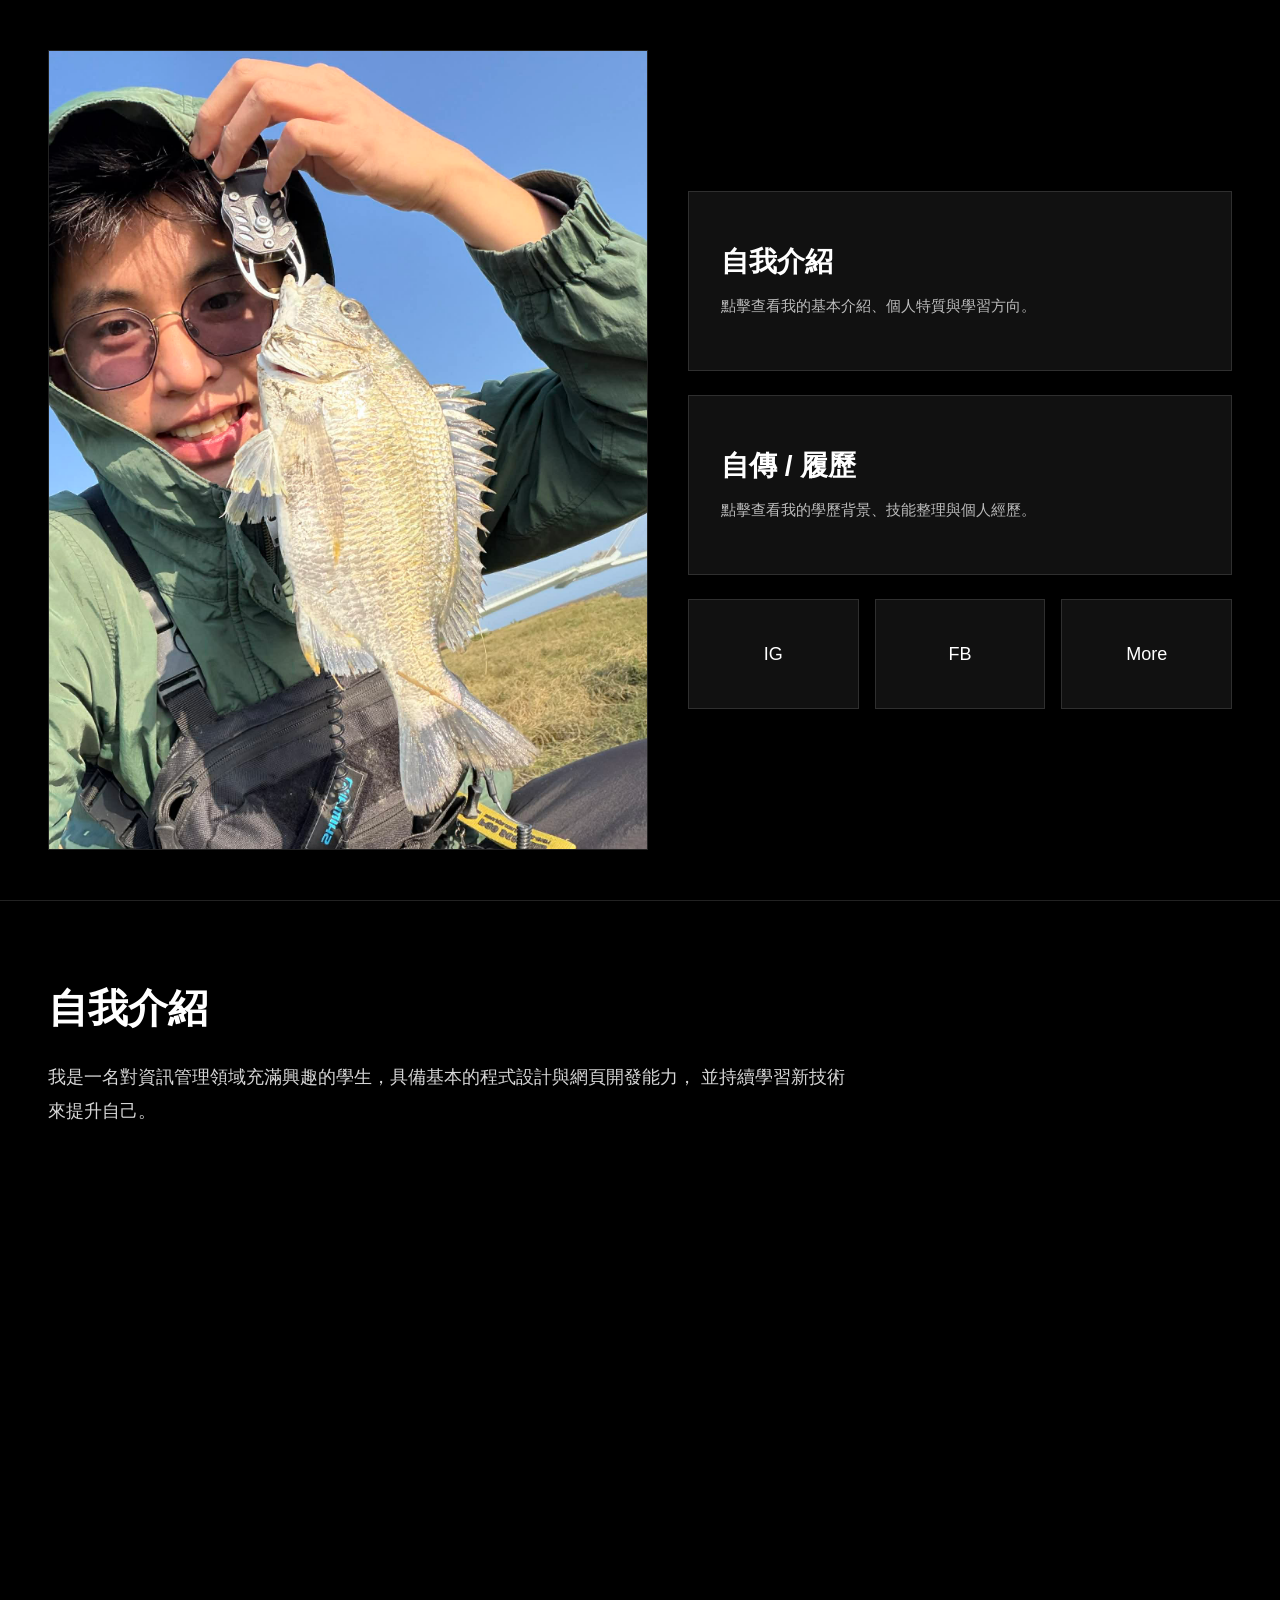
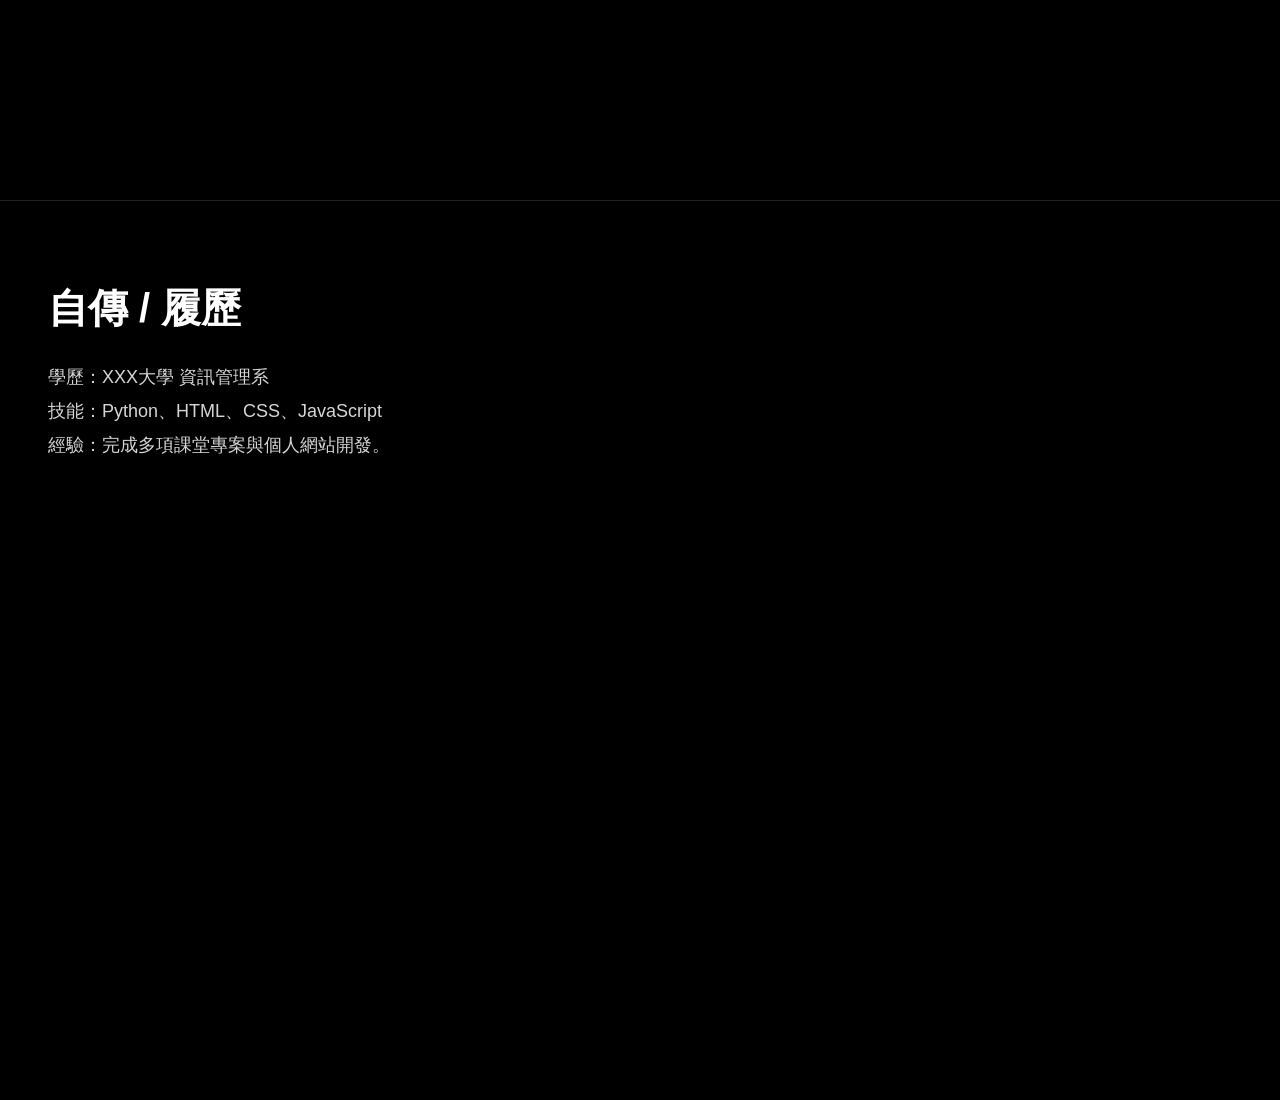
==== index.html @ 39cafd85 "第二次" ====
<!DOCTYPE html>
<html lang="zh-TW">
<head>
    <meta charset="UTF-8">
    <meta name="viewport" content="width=device-width, initial-scale=1.0">
    <title>My Portfolio</title>
    <style>
        * {
            margin: 0;
            padding: 0;
            box-sizing: border-box;
            font-family: "Noto Sans TC", sans-serif;
        }

        html {
            scroll-behavior: smooth;
        }

        body {
            background-color: #000;
            color: #fff;
        }

        a {
            text-decoration: none;
            color: inherit;
        }

        /* 首頁 */
        .container {
            min-height: 100vh;
            display: grid;
            grid-template-columns: 1fr 1.1fr;
            gap: 40px;
            padding: 48px;
            align-items: center;      /* ⭐上下置中 */
            /*justify-items: center;    /* ⭐左右置中 */
        }

        /* 左邊照片 */
        .photo {
            background-color: #111;
             overflow: hidden;
            border: 1px solid #222;

             width: 600px;     /* 控制寬 */
             height: 800px;    /* 控制高 */

             margin: auto;
        }

        .photo img {
             width: 100%;
             height: 100%;
            object-fit: cover;
        }

        /* 右邊按鈕區 */
        .menu {
            display: grid;
            grid-template-rows: 1fr 1fr auto;
            gap: 24px;
        }

        .card {
            border: 1px solid #2f2f2f;
            background-color: #111;
            padding: 32px;
            min-height: 180px;
            display: flex;
            flex-direction: column;
            justify-content: center;
            transition: all 0.3s ease;
        }

        .card:hover {
            background-color: #f2f2f2;
            color: #000;
            transform: translateY(-4px);
            border-color: #666;
        }

        .card h2 {
            font-size: 28px;
            margin-bottom: 12px;
            font-weight: 600;
        }

        .card p {
            font-size: 15px;
            line-height: 1.7;
            color: #bdbdbd;
            transition: color 0.3s ease;
        }

        .card:hover p {
            color: #444;
        }

        /* 下方三格 */
        .social {
            display: grid;
            grid-template-columns: repeat(3, 1fr);
            gap: 16px;
        }

        .small-card {
            border: 1px solid #2f2f2f;
            background-color: #111;
            min-height: 110px;
            display: flex;
            align-items: center;
            justify-content: center;
            transition: all 0.3s ease;
            font-size: 18px;
        }

        .small-card:hover {
            background-color: #f2f2f2;
            color: #000;
            transform: translateY(-4px);
            border-color: #666;
        }

        /* 下面內容區塊 */
        .section {
            min-height: 100vh;
            padding: 80px 48px;
            border-top: 1px solid #222;
        }

        .section h1 {
            font-size: 40px;
            margin-bottom: 24px;
            font-weight: 700;
        }

        .section p {
            max-width: 800px;
            font-size: 18px;
            line-height: 1.9;
            color: #d6d6d6;
        }

        /* RWD */
        @media (max-width: 900px) {
            .container {
                grid-template-columns: 1fr;
            }

            .photo {
                min-height: 360px;
            }
        }

        @media (max-width: 600px) {
            .container,
            .section {
                padding: 24px;
            }

            .social {
                grid-template-columns: 1fr;
            }

            .card {
                min-height: 140px;
                padding: 24px;
            }

            .card h2 {
                font-size: 24px;
            }

            .section h1 {
                font-size: 30px;
            }

            .section p {
                font-size: 16px;
            }
        }
    </style>
</head>
<body>

    <!-- 首頁 -->
    <div class="container">
        <!-- 左邊照片 -->
        <div class="photo">
            <img src="me.jfif" alt="個人照片">
        </div>

        <!-- 右邊按鈕 -->
        <div class="menu">
            <a href="#about">
                <div class="card">
                    <h2>自我介紹</h2>
                    <p>點擊查看我的基本介紹、個人特質與學習方向。</p>
                </div>
            </a>

            <a href="#resume">
                <div class="card">
                    <h2>自傳 / 履歷</h2>
                    <p>點擊查看我的學歷背景、技能整理與個人經歷。</p>
                </div>
            </a>

            <div class="social">
                <a href="https://instagram.com" target="_blank">
                    <div class="small-card">IG</div>
                </a>
                <a href="https://facebook.com" target="_blank">
                    <div class="small-card">FB</div>
                </a>
                <a href="#">
                    <div class="small-card">More</div>
                </a>
            </div>
        </div>
    </div>

    <!-- 自我介紹 -->
    <div id="about" class="section">
        <h1>自我介紹</h1>
        <p>
            我是一名對資訊管理領域充滿興趣的學生，具備基本的程式設計與網頁開發能力，
            並持續學習新技術來提升自己。
        </p>
    </div>

    <!-- 自傳 / 履歷 -->
    <div id="resume" class="section">
        <h1>自傳 / 履歷</h1>
        <p>
            學歷：XXX大學 資訊管理系<br>
            技能：Python、HTML、CSS、JavaScript<br>
            經驗：完成多項課堂專案與個人網站開發。
        </p>
    </div>

</body>
</html>
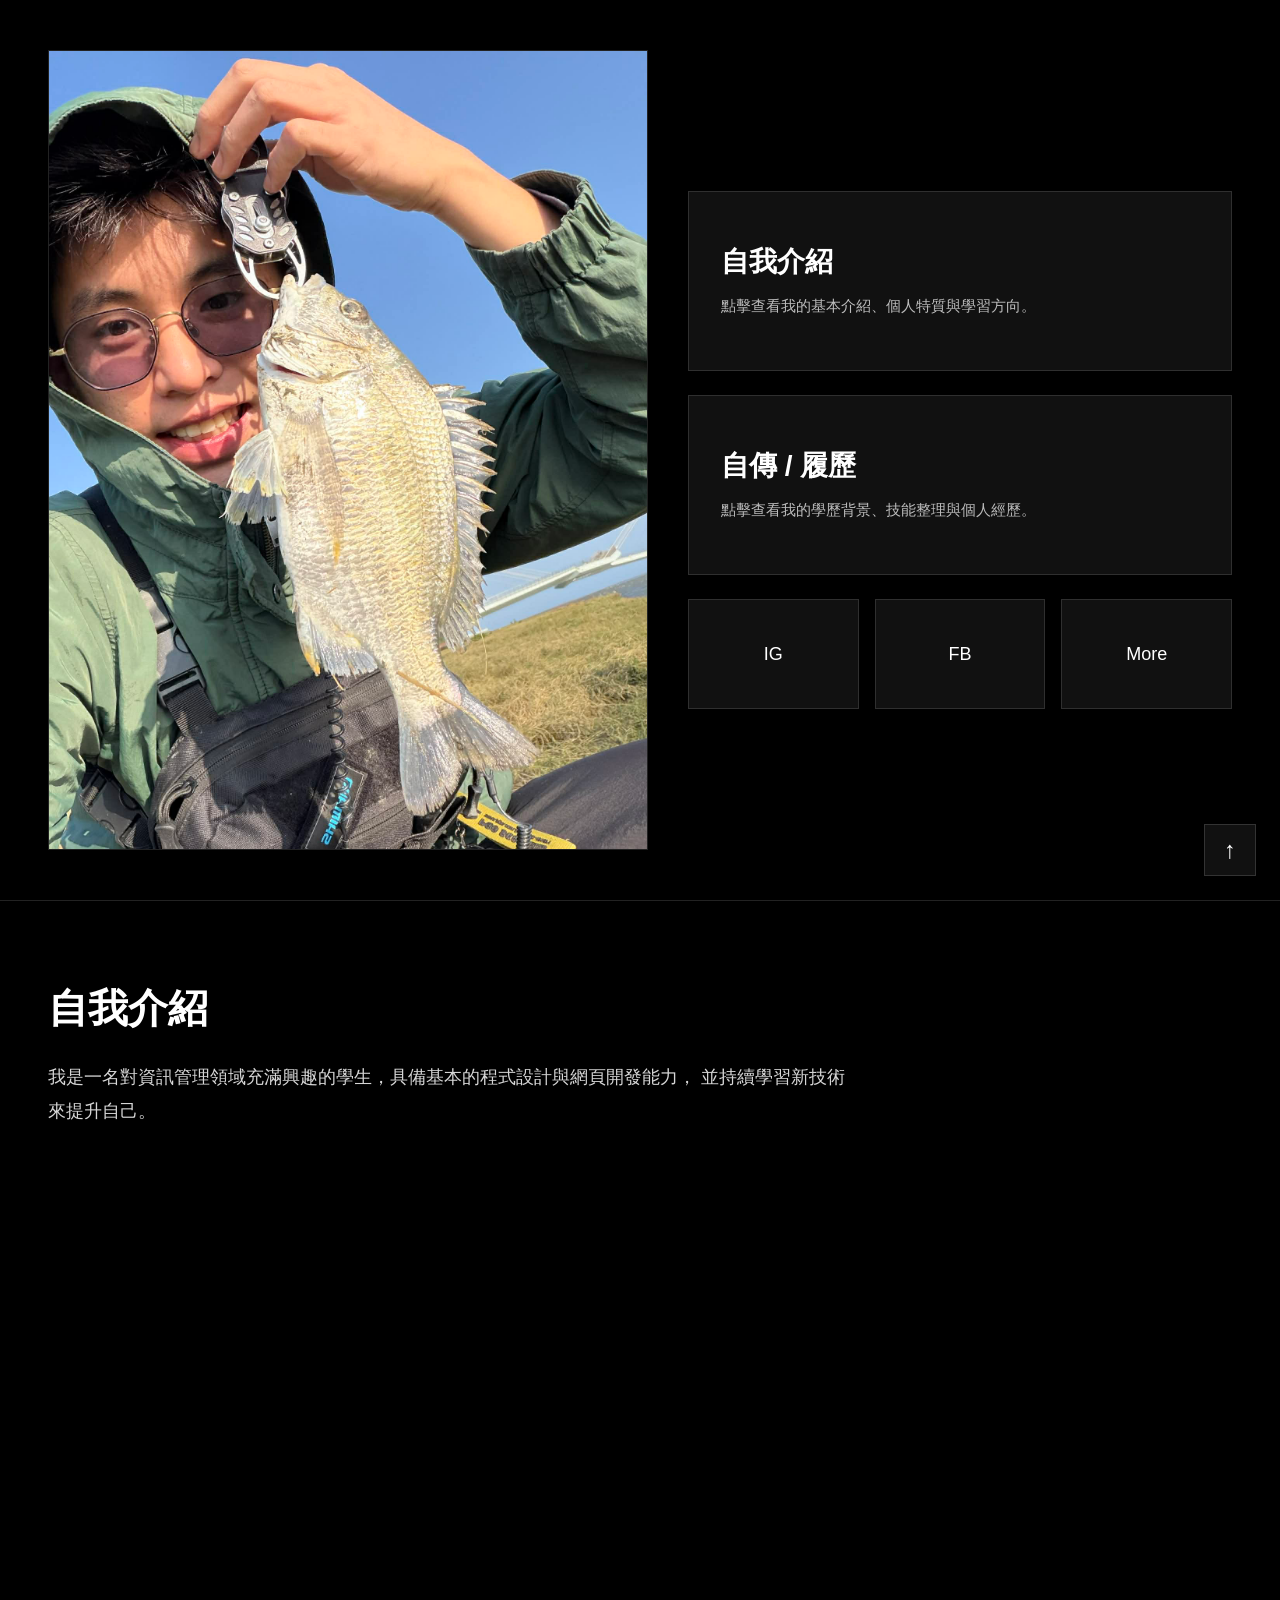
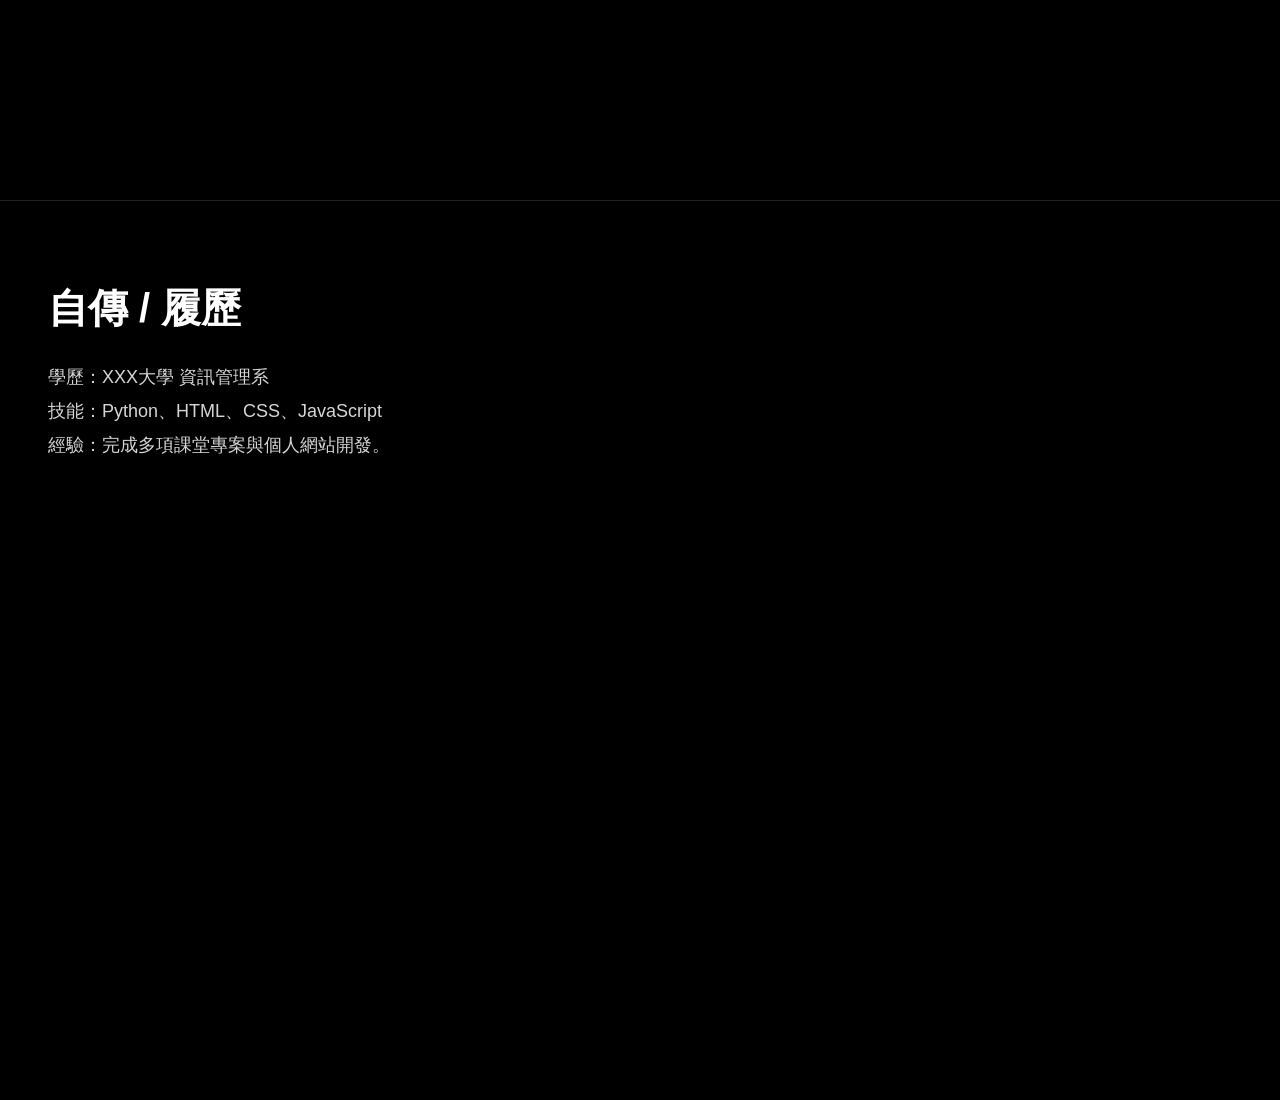
==== commit 7c67d170: "Add files via upload" ====
--- a/index.html
+++ b/index.html
@@ -3,7 +3,8 @@
 <head>
     <meta charset="UTF-8">
     <meta name="viewport" content="width=device-width, initial-scale=1.0">
-    <title>My Portfolio</title>
+    <title>羅翊綸的網站</title>
+    <a href="#" class="back-to-top">↑</a>
     <style>
         * {
             margin: 0;
@@ -180,6 +181,30 @@
                 font-size: 16px;
             }
         }
+            .back-to-top {
+                 position: fixed;
+                right: 24px;
+                bottom: 24px;
+                width: 52px;
+                height: 52px;
+                background-color: #111;
+                color: #fff;
+                border: 1px solid #333;
+                display: flex;
+                align-items: center;
+                justify-content: center;
+                text-decoration: none;
+                font-size: 24px;
+                transition: 0.3s;
+                z-index: 999;
+        }
+
+            .back-to-top:hover {
+                background-color: #fff;
+                color: #000;
+                border-color: #666;
+                transform: translateY(-4px);
+        }
     </style>
 </head>
 <body>
@@ -208,7 +233,7 @@
             </a>
 
             <div class="social">
-                <a href="https://instagram.com" target="_blank">
+                <a href="https://www.instagram.com/fishing_lun?igsh=MXBuZ25jbzZxaWVkZg%3D%3D&utm_source=qr" target="_blank">
                     <div class="small-card">IG</div>
                 </a>
                 <a href="https://facebook.com" target="_blank">
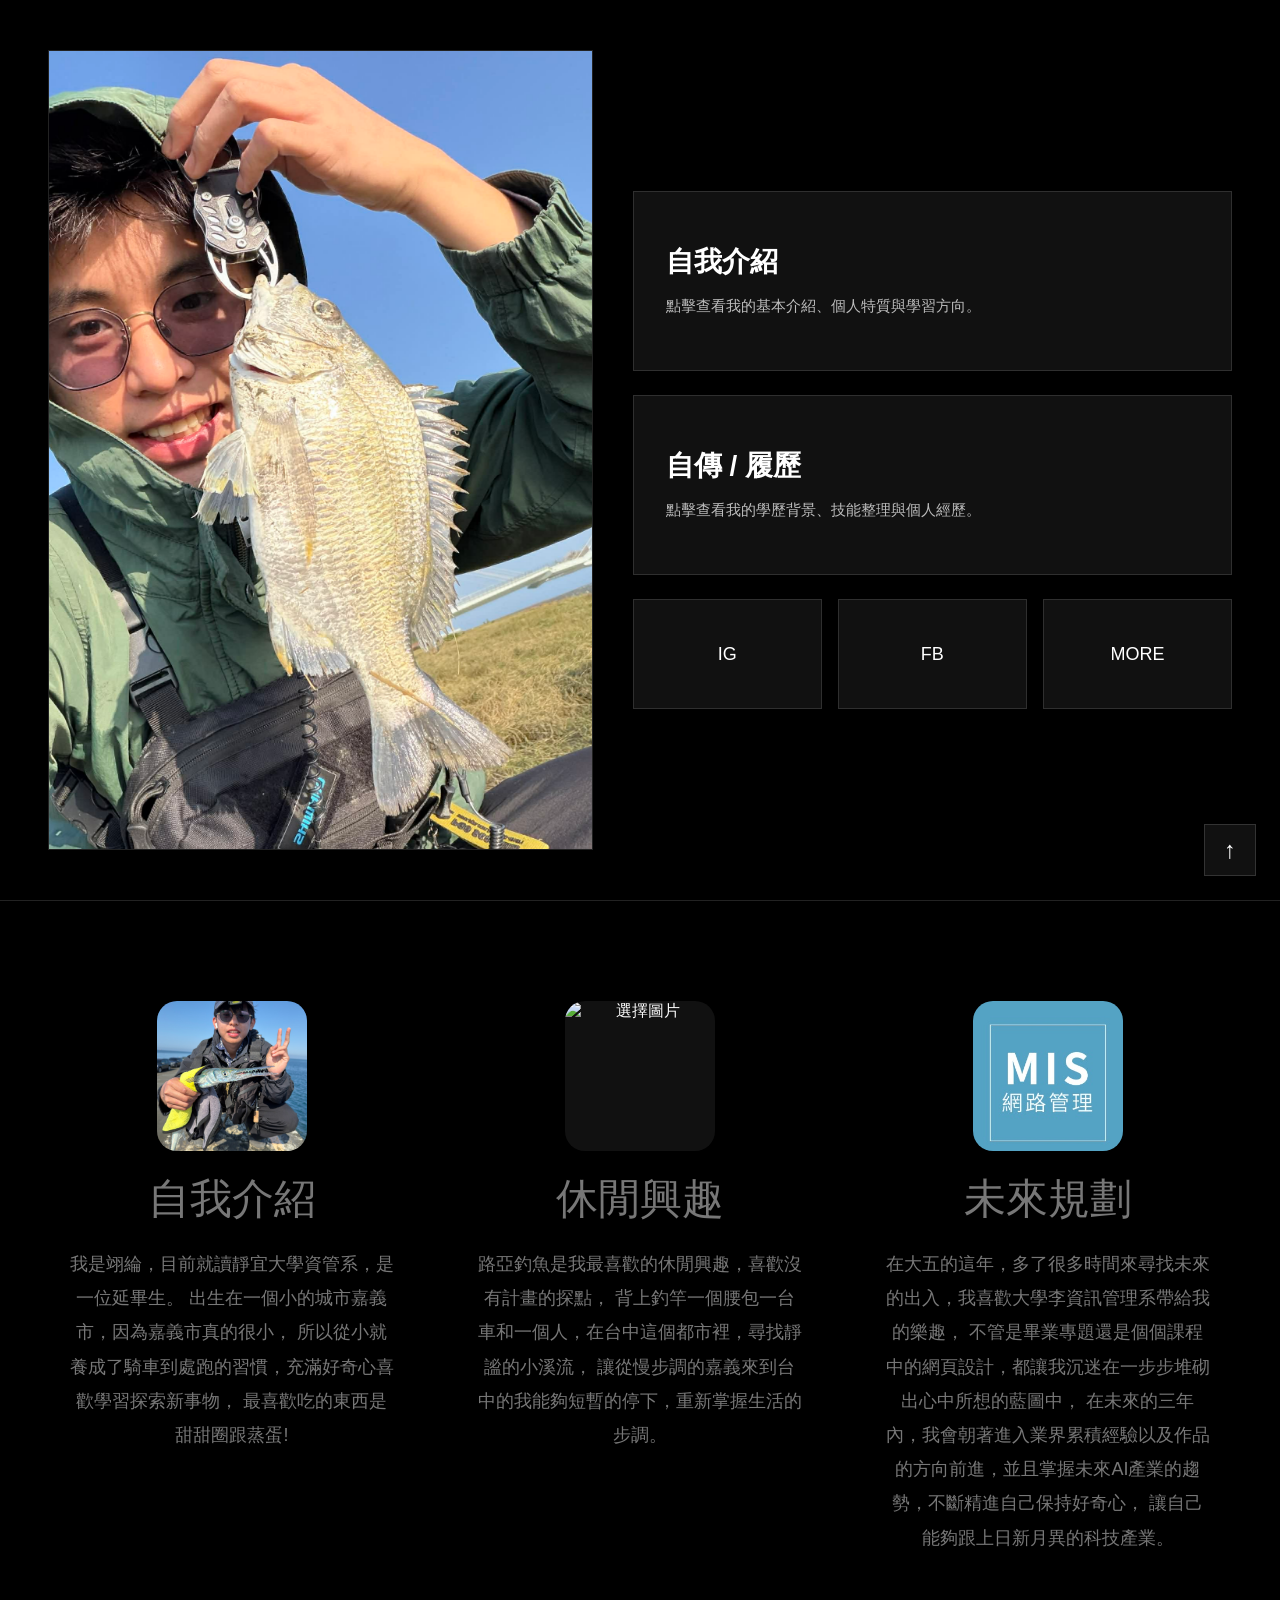
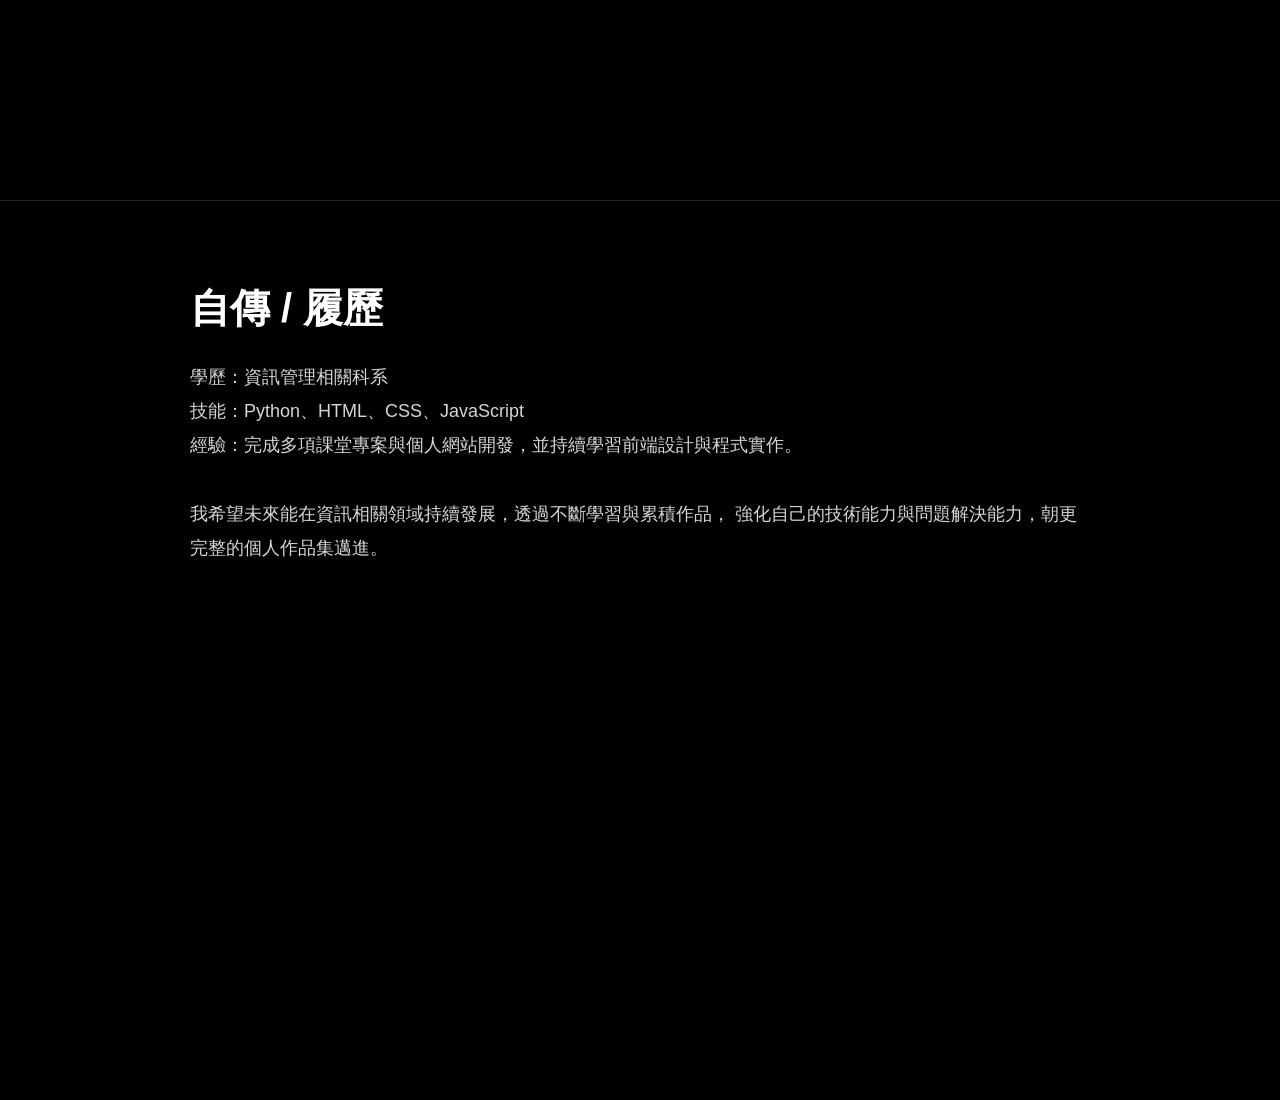
==== commit d8691ada: "Add files via upload 第三次 新增自我介紹" ====
--- a/index.html
+++ b/index.html
@@ -4,7 +4,7 @@
     <meta charset="UTF-8">
     <meta name="viewport" content="width=device-width, initial-scale=1.0">
     <title>羅翊綸的網站</title>
-    <a href="#" class="back-to-top">↑</a>
+
     <style>
         * {
             margin: 0;
@@ -34,26 +34,25 @@
             grid-template-columns: 1fr 1.1fr;
             gap: 40px;
             padding: 48px;
-            align-items: center;      /* ⭐上下置中 */
-            /*justify-items: center;    /* ⭐左右置中 */
+            align-items: center;
         }
 
         /* 左邊照片 */
         .photo {
-            background-color: #111;
-             overflow: hidden;
+            width: 100%;
+            max-width: 600px;
+            height: 800px;
+            margin: 0 auto;
+            overflow: hidden;
             border: 1px solid #222;
-
-             width: 600px;     /* 控制寬 */
-             height: 800px;    /* 控制高 */
-
-             margin: auto;
+            background-color: #111;
         }
 
         .photo img {
-             width: 100%;
-             height: 100%;
+            width: 100%;
+            height: 100%;
             object-fit: cover;
+            display: block;
         }
 
         /* 右邊按鈕區 */
@@ -98,7 +97,7 @@
             color: #444;
         }
 
-        /* 下方三格 */
+        /* 下方三格社群按鈕 */
         .social {
             display: grid;
             grid-template-columns: repeat(3, 1fr);
@@ -123,45 +122,129 @@
             border-color: #666;
         }
 
-        /* 下面內容區塊 */
+        /* 內容區塊 */
         .section {
             min-height: 100vh;
             padding: 80px 48px;
             border-top: 1px solid #222;
-        }
-
-        .section h1 {
+            background-color: #000;
+        }
+
+        /* 三欄介紹 */
+        .about-container {
+            max-width: 1400px;
+            margin: 0 auto;
+            display: grid;
+            grid-template-columns: repeat(3, 1fr);
+            gap: 40px;
+            align-items: start;
+        }
+
+        .about-card {
+            text-align: center;
+            padding: 20px;
+        }
+
+        .about-card img {
+            width: 150px;
+            height: 150px;
+            object-fit: cover;
+            display: block;
+            margin: 0 auto 20px auto;
+            border-radius: 20px;
+            background-color: #111;
+        }
+
+        .about-card h2 {
+            font-size: 42px;
+            font-weight: 400;
+            margin-bottom: 20px;
+            color: #777;
+        }
+
+        .about-card p {
+            max-width: 360px;
+            margin: 0 auto;
+            font-size: 18px;
+            line-height: 1.9;
+            color: #777;
+        }
+
+        /* 履歷區 */
+        .resume-box {
+            max-width: 900px;
+            margin: 0 auto;
+        }
+
+        .resume-box h1 {
             font-size: 40px;
             margin-bottom: 24px;
             font-weight: 700;
         }
 
-        .section p {
-            max-width: 800px;
+        .resume-box p {
             font-size: 18px;
             line-height: 1.9;
             color: #d6d6d6;
         }
 
-        /* RWD */
+        /* 回到最上面 */
+        .back-to-top {
+            position: fixed;
+            right: 24px;
+            bottom: 24px;
+            width: 52px;
+            height: 52px;
+            background-color: #111;
+            color: #fff;
+            border: 1px solid #333;
+            display: flex;
+            align-items: center;
+            justify-content: center;
+            font-size: 24px;
+            transition: 0.3s;
+            z-index: 999;
+        }
+
+        .back-to-top:hover {
+            background-color: #fff;
+            color: #000;
+            border-color: #666;
+            transform: translateY(-4px);
+        }
+
+        /* 平板 */
         @media (max-width: 900px) {
             .container {
                 grid-template-columns: 1fr;
+                padding: 32px;
             }
 
             .photo {
-                min-height: 360px;
-            }
-        }
-
+                max-width: 500px;
+                height: 600px;
+            }
+
+            .about-container {
+                grid-template-columns: 1fr;
+                gap: 60px;
+            }
+
+            .about-card {
+                margin-bottom: 10px;
+            }
+        }
+
+        /* 手機 */
         @media (max-width: 600px) {
             .container,
             .section {
                 padding: 24px;
             }
 
-            .social {
-                grid-template-columns: 1fr;
+            .photo {
+                max-width: 100%;
+                height: 420px;
             }
 
             .card {
@@ -173,50 +256,53 @@
                 font-size: 24px;
             }
 
-            .section h1 {
+            .social {
+                grid-template-columns: 1fr;
+            }
+
+            .small-card {
+                min-height: 80px;
+                font-size: 16px;
+            }
+
+            .about-card img {
+                width: 120px;
+                height: 120px;
+            }
+
+            .about-card h2 {
                 font-size: 30px;
             }
 
-            .section p {
+            .about-card p,
+            .resume-box p {
                 font-size: 16px;
             }
-        }
+
+            .resume-box h1 {
+                font-size: 30px;
+            }
+
             .back-to-top {
-                 position: fixed;
-                right: 24px;
-                bottom: 24px;
-                width: 52px;
-                height: 52px;
-                background-color: #111;
-                color: #fff;
-                border: 1px solid #333;
-                display: flex;
-                align-items: center;
-                justify-content: center;
-                text-decoration: none;
-                font-size: 24px;
-                transition: 0.3s;
-                z-index: 999;
-        }
-
-            .back-to-top:hover {
-                background-color: #fff;
-                color: #000;
-                border-color: #666;
-                transform: translateY(-4px);
+                width: 46px;
+                height: 46px;
+                font-size: 20px;
+                right: 16px;
+                bottom: 16px;
+            }
         }
     </style>
 </head>
 <body>
 
+    <a href="#" class="back-to-top">↑</a>
+
     <!-- 首頁 -->
     <div class="container">
-        <!-- 左邊照片 -->
         <div class="photo">
             <img src="me.jfif" alt="個人照片">
         </div>
 
-        <!-- 右邊按鈕 -->
         <div class="menu">
             <a href="#about">
                 <div class="card">
@@ -236,33 +322,69 @@
                 <a href="https://www.instagram.com/fishing_lun?igsh=MXBuZ25jbzZxaWVkZg%3D%3D&utm_source=qr" target="_blank">
                     <div class="small-card">IG</div>
                 </a>
-                <a href="https://facebook.com" target="_blank">
+
+                <a href="https://www.threads.com/@oyilum1015?igshid=NTc4MTIwNjQ2YQ==" target="_blank">
                     <div class="small-card">FB</div>
                 </a>
-                <a href="#">
-                    <div class="small-card">More</div>
+
+                <a href="#about">
+                    <div class="small-card">MORE</div>
                 </a>
             </div>
         </div>
     </div>
 
-    <!-- 自我介紹 -->
+    <!-- 三欄自我介紹 -->
     <div id="about" class="section">
-        <h1>自我介紹</h1>
-        <p>
-            我是一名對資訊管理領域充滿興趣的學生，具備基本的程式設計與網頁開發能力，
-            並持續學習新技術來提升自己。
-        </p>
+        <div class="about-container">
+            <div class="about-card">
+                <img src="me2.jpeg" alt="自我介紹圖片">
+                <h2>自我介紹</h2>
+                <p>
+                    我是翊綸，目前就讀靜宜大學資管系，是一位延畢生。
+                    出生在一個小的城市嘉義市，因為嘉義市真的很小，
+                    所以從小就養成了騎車到處跑的習慣，充滿好奇心喜歡學習探索新事物，
+                    最喜歡吃的東西是甜甜圈跟蒸蛋!
+                </p>
+            </div>
+
+            <div class="about-card">
+                <img src="lure.jpeg" alt="選擇圖片">
+                <h2>休閒興趣</h2>
+                <p>
+                    路亞釣魚是我最喜歡的休閒興趣，喜歡沒有計畫的探點，
+                    背上釣竿一個腰包一台車和一個人，在台中這個都市裡，尋找靜謐的小溪流，
+                    讓從慢步調的嘉義來到台中的我能夠短暫的停下，重新掌握生活的步調。
+
+                </p>
+            </div>
+
+            <div class="about-card">
+                <img src="mis.jpg" alt="未來規劃圖片">
+                <h2>未來規劃</h2>
+                <p>
+                    在大五的這年，多了很多時間來尋找未來的出入，我喜歡大學李資訊管理系帶給我的樂趣，
+                    不管是畢業專題還是個個課程中的網頁設計，都讓我沉迷在一步步堆砌出心中所想的藍圖中，
+                    在未來的三年內，我會朝著進入業界累積經驗以及作品的方向前進，並且掌握未來AI產業的趨勢，不斷精進自己保持好奇心，
+                    讓自己能夠跟上日新月異的科技產業。
+
+                </p>
+            </div>
+        </div>
     </div>
 
-    <!-- 自傳 / 履歷 -->
+    <!-- 履歷 -->
     <div id="resume" class="section">
-        <h1>自傳 / 履歷</h1>
-        <p>
-            學歷：XXX大學 資訊管理系<br>
-            技能：Python、HTML、CSS、JavaScript<br>
-            經驗：完成多項課堂專案與個人網站開發。
-        </p>
+        <div class="resume-box">
+            <h1>自傳 / 履歷</h1>
+            <p>
+                學歷：資訊管理相關科系<br>
+                技能：Python、HTML、CSS、JavaScript<br>
+                經驗：完成多項課堂專案與個人網站開發，並持續學習前端設計與程式實作。<br><br>
+                我希望未來能在資訊相關領域持續發展，透過不斷學習與累積作品，
+                強化自己的技術能力與問題解決能力，朝更完整的個人作品集邁進。
+            </p>
+        </div>
     </div>
 
 </body>
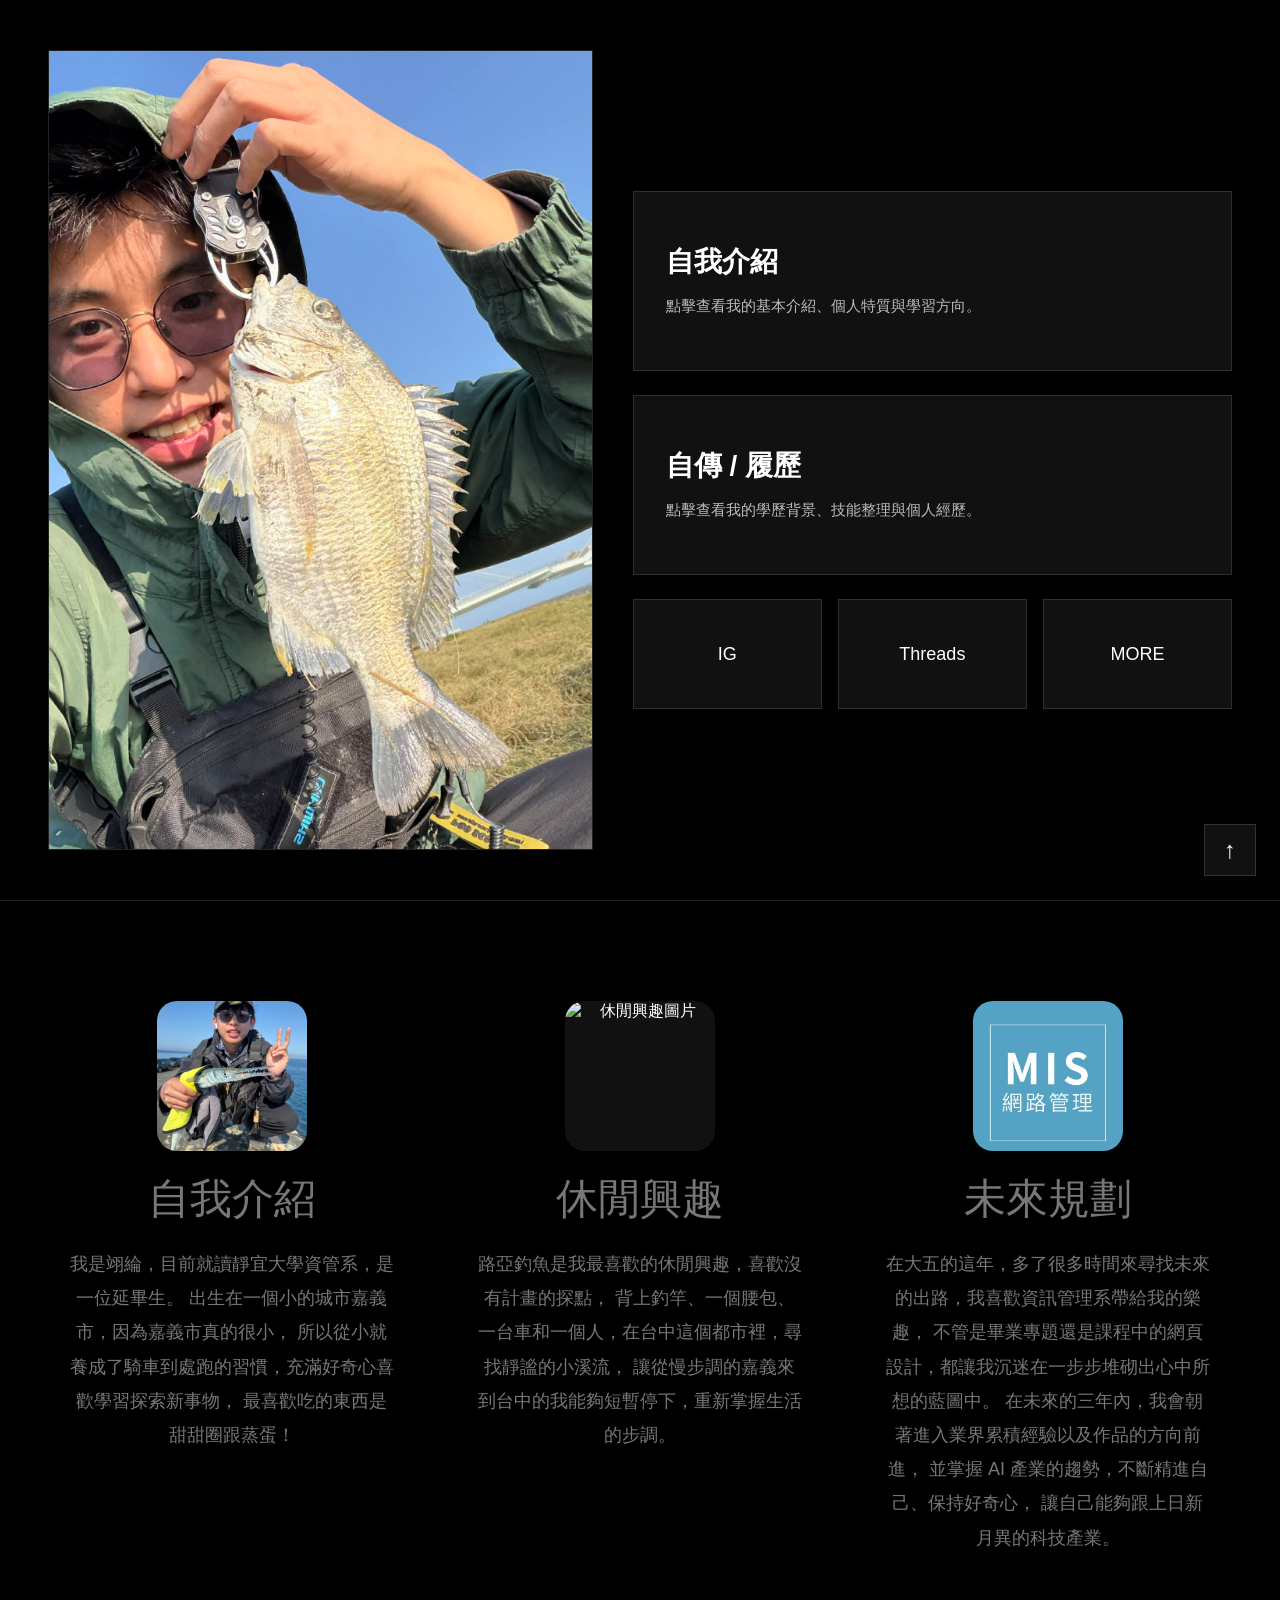
==== commit 969b0332: "自傳更新" ====
--- a/index.html
+++ b/index.html
@@ -4,294 +4,7 @@
     <meta charset="UTF-8">
     <meta name="viewport" content="width=device-width, initial-scale=1.0">
     <title>羅翊綸的網站</title>
-
-    <style>
-        * {
-            margin: 0;
-            padding: 0;
-            box-sizing: border-box;
-            font-family: "Noto Sans TC", sans-serif;
-        }
-
-        html {
-            scroll-behavior: smooth;
-        }
-
-        body {
-            background-color: #000;
-            color: #fff;
-        }
-
-        a {
-            text-decoration: none;
-            color: inherit;
-        }
-
-        /* 首頁 */
-        .container {
-            min-height: 100vh;
-            display: grid;
-            grid-template-columns: 1fr 1.1fr;
-            gap: 40px;
-            padding: 48px;
-            align-items: center;
-        }
-
-        /* 左邊照片 */
-        .photo {
-            width: 100%;
-            max-width: 600px;
-            height: 800px;
-            margin: 0 auto;
-            overflow: hidden;
-            border: 1px solid #222;
-            background-color: #111;
-        }
-
-        .photo img {
-            width: 100%;
-            height: 100%;
-            object-fit: cover;
-            display: block;
-        }
-
-        /* 右邊按鈕區 */
-        .menu {
-            display: grid;
-            grid-template-rows: 1fr 1fr auto;
-            gap: 24px;
-        }
-
-        .card {
-            border: 1px solid #2f2f2f;
-            background-color: #111;
-            padding: 32px;
-            min-height: 180px;
-            display: flex;
-            flex-direction: column;
-            justify-content: center;
-            transition: all 0.3s ease;
-        }
-
-        .card:hover {
-            background-color: #f2f2f2;
-            color: #000;
-            transform: translateY(-4px);
-            border-color: #666;
-        }
-
-        .card h2 {
-            font-size: 28px;
-            margin-bottom: 12px;
-            font-weight: 600;
-        }
-
-        .card p {
-            font-size: 15px;
-            line-height: 1.7;
-            color: #bdbdbd;
-            transition: color 0.3s ease;
-        }
-
-        .card:hover p {
-            color: #444;
-        }
-
-        /* 下方三格社群按鈕 */
-        .social {
-            display: grid;
-            grid-template-columns: repeat(3, 1fr);
-            gap: 16px;
-        }
-
-        .small-card {
-            border: 1px solid #2f2f2f;
-            background-color: #111;
-            min-height: 110px;
-            display: flex;
-            align-items: center;
-            justify-content: center;
-            transition: all 0.3s ease;
-            font-size: 18px;
-        }
-
-        .small-card:hover {
-            background-color: #f2f2f2;
-            color: #000;
-            transform: translateY(-4px);
-            border-color: #666;
-        }
-
-        /* 內容區塊 */
-        .section {
-            min-height: 100vh;
-            padding: 80px 48px;
-            border-top: 1px solid #222;
-            background-color: #000;
-        }
-
-        /* 三欄介紹 */
-        .about-container {
-            max-width: 1400px;
-            margin: 0 auto;
-            display: grid;
-            grid-template-columns: repeat(3, 1fr);
-            gap: 40px;
-            align-items: start;
-        }
-
-        .about-card {
-            text-align: center;
-            padding: 20px;
-        }
-
-        .about-card img {
-            width: 150px;
-            height: 150px;
-            object-fit: cover;
-            display: block;
-            margin: 0 auto 20px auto;
-            border-radius: 20px;
-            background-color: #111;
-        }
-
-        .about-card h2 {
-            font-size: 42px;
-            font-weight: 400;
-            margin-bottom: 20px;
-            color: #777;
-        }
-
-        .about-card p {
-            max-width: 360px;
-            margin: 0 auto;
-            font-size: 18px;
-            line-height: 1.9;
-            color: #777;
-        }
-
-        /* 履歷區 */
-        .resume-box {
-            max-width: 900px;
-            margin: 0 auto;
-        }
-
-        .resume-box h1 {
-            font-size: 40px;
-            margin-bottom: 24px;
-            font-weight: 700;
-        }
-
-        .resume-box p {
-            font-size: 18px;
-            line-height: 1.9;
-            color: #d6d6d6;
-        }
-
-        /* 回到最上面 */
-        .back-to-top {
-            position: fixed;
-            right: 24px;
-            bottom: 24px;
-            width: 52px;
-            height: 52px;
-            background-color: #111;
-            color: #fff;
-            border: 1px solid #333;
-            display: flex;
-            align-items: center;
-            justify-content: center;
-            font-size: 24px;
-            transition: 0.3s;
-            z-index: 999;
-        }
-
-        .back-to-top:hover {
-            background-color: #fff;
-            color: #000;
-            border-color: #666;
-            transform: translateY(-4px);
-        }
-
-        /* 平板 */
-        @media (max-width: 900px) {
-            .container {
-                grid-template-columns: 1fr;
-                padding: 32px;
-            }
-
-            .photo {
-                max-width: 500px;
-                height: 600px;
-            }
-
-            .about-container {
-                grid-template-columns: 1fr;
-                gap: 60px;
-            }
-
-            .about-card {
-                margin-bottom: 10px;
-            }
-        }
-
-        /* 手機 */
-        @media (max-width: 600px) {
-            .container,
-            .section {
-                padding: 24px;
-            }
-
-            .photo {
-                max-width: 100%;
-                height: 420px;
-            }
-
-            .card {
-                min-height: 140px;
-                padding: 24px;
-            }
-
-            .card h2 {
-                font-size: 24px;
-            }
-
-            .social {
-                grid-template-columns: 1fr;
-            }
-
-            .small-card {
-                min-height: 80px;
-                font-size: 16px;
-            }
-
-            .about-card img {
-                width: 120px;
-                height: 120px;
-            }
-
-            .about-card h2 {
-                font-size: 30px;
-            }
-
-            .about-card p,
-            .resume-box p {
-                font-size: 16px;
-            }
-
-            .resume-box h1 {
-                font-size: 30px;
-            }
-
-            .back-to-top {
-                width: 46px;
-                height: 46px;
-                font-size: 20px;
-                right: 16px;
-                bottom: 16px;
-            }
-        }
-    </style>
+    <link rel="stylesheet" href="style.css">
 </head>
 <body>
 
@@ -311,7 +24,7 @@
                 </div>
             </a>
 
-            <a href="#resume">
+            <a href="resume.html">
                 <div class="card">
                     <h2>自傳 / 履歷</h2>
                     <p>點擊查看我的學歷背景、技能整理與個人經歷。</p>
@@ -324,7 +37,7 @@
                 </a>
 
                 <a href="https://www.threads.com/@oyilum1015?igshid=NTc4MTIwNjQ2YQ==" target="_blank">
-                    <div class="small-card">FB</div>
+                    <div class="small-card">Threads</div>
                 </a>
 
                 <a href="#about">
@@ -344,18 +57,17 @@
                     我是翊綸，目前就讀靜宜大學資管系，是一位延畢生。
                     出生在一個小的城市嘉義市，因為嘉義市真的很小，
                     所以從小就養成了騎車到處跑的習慣，充滿好奇心喜歡學習探索新事物，
-                    最喜歡吃的東西是甜甜圈跟蒸蛋!
+                    最喜歡吃的東西是甜甜圈跟蒸蛋！
                 </p>
             </div>
 
             <div class="about-card">
-                <img src="lure.jpeg" alt="選擇圖片">
+                <img src="lure.jpeg" alt="休閒興趣圖片">
                 <h2>休閒興趣</h2>
                 <p>
                     路亞釣魚是我最喜歡的休閒興趣，喜歡沒有計畫的探點，
-                    背上釣竿一個腰包一台車和一個人，在台中這個都市裡，尋找靜謐的小溪流，
-                    讓從慢步調的嘉義來到台中的我能夠短暫的停下，重新掌握生活的步調。
-
+                    背上釣竿、一個腰包、一台車和一個人，在台中這個都市裡，尋找靜謐的小溪流，
+                    讓從慢步調的嘉義來到台中的我能夠短暫停下，重新掌握生活的步調。
                 </p>
             </div>
 
@@ -363,29 +75,15 @@
                 <img src="mis.jpg" alt="未來規劃圖片">
                 <h2>未來規劃</h2>
                 <p>
-                    在大五的這年，多了很多時間來尋找未來的出入，我喜歡大學李資訊管理系帶給我的樂趣，
-                    不管是畢業專題還是個個課程中的網頁設計，都讓我沉迷在一步步堆砌出心中所想的藍圖中，
-                    在未來的三年內，我會朝著進入業界累積經驗以及作品的方向前進，並且掌握未來AI產業的趨勢，不斷精進自己保持好奇心，
+                    在大五的這年，多了很多時間來尋找未來的出路，我喜歡資訊管理系帶給我的樂趣，
+                    不管是畢業專題還是課程中的網頁設計，都讓我沉迷在一步步堆砌出心中所想的藍圖中。
+                    在未來的三年內，我會朝著進入業界累積經驗以及作品的方向前進，
+                    並掌握 AI 產業的趨勢，不斷精進自己、保持好奇心，
                     讓自己能夠跟上日新月異的科技產業。
-
                 </p>
             </div>
         </div>
     </div>
 
-    <!-- 履歷 -->
-    <div id="resume" class="section">
-        <div class="resume-box">
-            <h1>自傳 / 履歷</h1>
-            <p>
-                學歷：資訊管理相關科系<br>
-                技能：Python、HTML、CSS、JavaScript<br>
-                經驗：完成多項課堂專案與個人網站開發，並持續學習前端設計與程式實作。<br><br>
-                我希望未來能在資訊相關領域持續發展，透過不斷學習與累積作品，
-                強化自己的技術能力與問題解決能力，朝更完整的個人作品集邁進。
-            </p>
-        </div>
-    </div>
-
 </body>
 </html>
--- a/style.css
+++ b/style.css
@@ -0,0 +1,396 @@
+* {
+    margin: 0;
+    padding: 0;
+    box-sizing: border-box;
+    font-family: "Noto Sans TC", sans-serif;
+}
+
+html {
+    scroll-behavior: smooth;
+}
+
+body {
+    background-color: #000;
+    color: #fff;
+}
+
+a {
+    text-decoration: none;
+    color: inherit;
+}
+
+/* 首頁 */
+.container {
+    min-height: 100vh;
+    display: grid;
+    grid-template-columns: 1fr 1.1fr;
+    gap: 40px;
+    padding: 48px;
+    align-items: center;
+}
+
+/* 左邊照片 */
+.photo {
+    width: 100%;
+    max-width: 600px;
+    height: 800px;
+    margin: 0 auto;
+    overflow: hidden;
+    border: 1px solid #222;
+    background-color: #111;
+}
+
+.photo img {
+    width: 100%;
+    height: 100%;
+    object-fit: cover;
+    display: block;
+}
+
+/* 右邊按鈕區 */
+.menu {
+    display: grid;
+    grid-template-rows: 1fr 1fr auto;
+    gap: 24px;
+}
+
+.card {
+    border: 1px solid #2f2f2f;
+    background-color: #111;
+    padding: 32px;
+    min-height: 180px;
+    display: flex;
+    flex-direction: column;
+    justify-content: center;
+    transition: all 0.3s ease;
+}
+
+.card:hover {
+    background-color: #f2f2f2;
+    color: #000;
+    transform: translateY(-4px);
+    border-color: #666;
+}
+
+.card h2 {
+    font-size: 28px;
+    margin-bottom: 12px;
+    font-weight: 600;
+}
+
+.card p {
+    font-size: 15px;
+    line-height: 1.7;
+    color: #bdbdbd;
+    transition: color 0.3s ease;
+}
+
+.card:hover p {
+    color: #444;
+}
+
+/* 下方三格社群按鈕 */
+.social {
+    display: grid;
+    grid-template-columns: repeat(3, 1fr);
+    gap: 16px;
+}
+
+.small-card {
+    border: 1px solid #2f2f2f;
+    background-color: #111;
+    min-height: 110px;
+    display: flex;
+    align-items: center;
+    justify-content: center;
+    transition: all 0.3s ease;
+    font-size: 18px;
+}
+
+.small-card:hover {
+    background-color: #f2f2f2;
+    color: #000;
+    transform: translateY(-4px);
+    border-color: #666;
+}
+
+/* 內容區塊 */
+.section {
+    min-height: 100vh;
+    padding: 80px 48px;
+    border-top: 1px solid #222;
+    background-color: #000;
+}
+
+/* 三欄介紹 */
+.about-container {
+    max-width: 1400px;
+    margin: 0 auto;
+    display: grid;
+    grid-template-columns: repeat(3, 1fr);
+    gap: 40px;
+    align-items: start;
+}
+
+.about-card {
+    text-align: center;
+    padding: 20px;
+}
+
+.about-card img {
+    width: 150px;
+    height: 150px;
+    object-fit: cover;
+    display: block;
+    margin: 0 auto 20px auto;
+    border-radius: 20px;
+    background-color: #111;
+}
+
+.about-card h2 {
+    font-size: 42px;
+    font-weight: 400;
+    margin-bottom: 20px;
+    color: #777;
+}
+
+.about-card p {
+    max-width: 360px;
+    margin: 0 auto;
+    font-size: 18px;
+    line-height: 1.9;
+    color: #777;
+}
+
+/* 回到最上面 */
+.back-to-top {
+    position: fixed;
+    right: 24px;
+    bottom: 24px;
+    width: 52px;
+    height: 52px;
+    background-color: #111;
+    color: #fff;
+    border: 1px solid #333;
+    display: flex;
+    align-items: center;
+    justify-content: center;
+    font-size: 24px;
+    transition: 0.3s;
+    z-index: 999;
+}
+
+.back-to-top:hover {
+    background-color: #fff;
+    color: #000;
+    border-color: #666;
+    transform: translateY(-4px);
+}
+
+/* 履歷頁 */
+/* ===== 履歷頁 ===== */
+
+.resume-body {
+    background-color: #000;
+    color: #fff;
+}
+
+/* 外層 */
+.resume-page {
+    padding: 80px 24px 60px;
+}
+
+/* 標題 */
+.page-title {
+    text-align: center;
+    font-size: 56px;
+    font-weight: 800;
+    margin-bottom: 40px;
+}
+
+/* ⭐ 統一寬度容器（關鍵） */
+.content-box {
+    max-width: 980px;
+    margin: 0 auto;
+}
+
+/* 圖片 */
+.holland-img {
+    width: 100%;
+    display: block;
+}
+
+/* 黑框 */
+.resume-content {
+    width: 100%;
+    background-color: #0a0a0a;
+    border: 1px solid #222;
+    padding: 36px 40px;
+    line-height: 2;
+}
+
+/* 文字 */
+.resume-content h2 {
+    font-size: 28px;
+    margin-bottom: 20px;
+}
+
+.resume-content p {
+    font-size: 18px;
+    color: #e0e0e0;
+    margin-bottom: 20px;
+}
+
+/* 回首頁按鈕 */
+.back-btn {
+    display: inline-block;
+    margin-top: 28px;
+    padding: 12px 24px;
+    border: 1px solid #555;
+    background-color: #111;
+    color: #fff;
+    transition: 0.3s;
+}
+
+.back-btn:hover {
+    background-color: #fff;
+    color: #000;
+}
+
+/* 左上角返回 */
+.back-home-fixed {
+    position: fixed;
+    top: 24px;
+    left: 24px;
+    width: 52px;
+    height: 52px;
+    border: 1px solid #333;
+    background-color: #111;
+    display: flex;
+    align-items: center;
+    justify-content: center;
+    font-size: 24px;
+    transition: 0.3s;
+}
+
+.back-home-fixed:hover {
+    background-color: #fff;
+    color: #000;
+}
+
+/* 手機 */
+@media (max-width: 600px) {
+    .page-title {
+        font-size: 36px;
+    }
+
+    .resume-content {
+        padding: 24px;
+    }
+
+    .resume-content p {
+        font-size: 16px;
+    }
+}
+
+/* 平板 */
+@media (max-width: 900px) {
+    .container {
+        grid-template-columns: 1fr;
+        padding: 32px;
+    }
+
+    .photo {
+        max-width: 500px;
+        height: 600px;
+    }
+
+    .about-container {
+        grid-template-columns: 1fr;
+        gap: 60px;
+    }
+
+    .about-card {
+        margin-bottom: 10px;
+    }
+
+    .resume-page {
+        padding: 90px 24px 50px;
+    }
+
+    .resume-content {
+        padding: 28px;
+    }
+}
+
+/* 手機 */
+@media (max-width: 600px) {
+    .container,
+    .section {
+        padding: 24px;
+    }
+
+    .photo {
+        max-width: 100%;
+        height: 420px;
+    }
+
+    .card {
+        min-height: 140px;
+        padding: 24px;
+    }
+
+    .card h2 {
+        font-size: 24px;
+    }
+
+    .social {
+        grid-template-columns: 1fr;
+    }
+
+    .small-card {
+        min-height: 80px;
+        font-size: 16px;
+    }
+
+    .about-card img {
+        width: 120px;
+        height: 120px;
+    }
+
+    .about-card h2 {
+        font-size: 30px;
+    }
+
+    .about-card p,
+    .resume-content p,
+    .resume-info p {
+        font-size: 16px;
+    }
+
+    .resume-page h1 {
+        font-size: 32px;
+    }
+
+    .resume-info h2 {
+        font-size: 24px;
+    }
+
+    .back-to-top,
+    .back-home-fixed {
+        width: 46px;
+        height: 46px;
+        font-size: 20px;
+    }
+
+    .back-to-top {
+        right: 16px;
+        bottom: 16px;
+    }
+
+    .back-home-fixed {
+        top: 16px;
+        left: 16px;
+    }
+          
+}
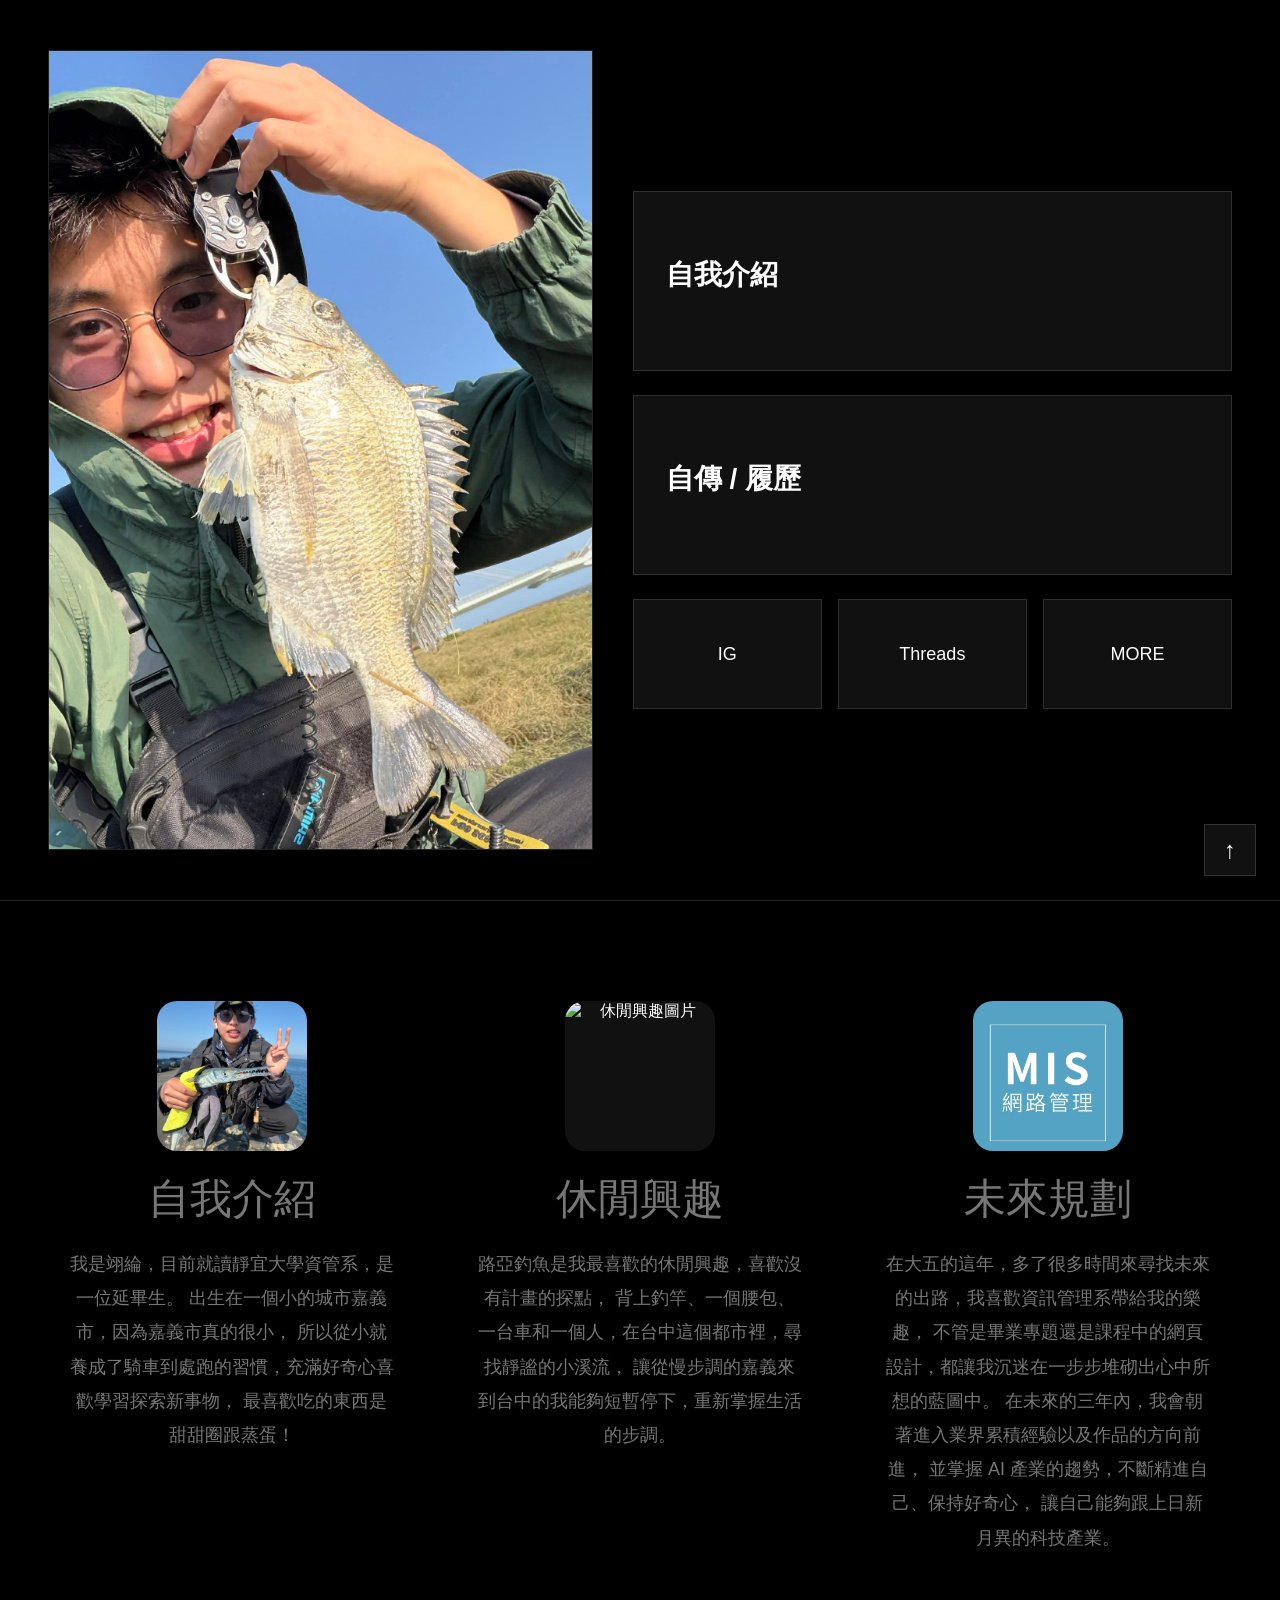
==== commit 389db373: "Add files via upload" ====
--- a/index.html
+++ b/index.html
@@ -20,14 +20,14 @@
             <a href="#about">
                 <div class="card">
                     <h2>自我介紹</h2>
-                    <p>點擊查看我的基本介紹、個人特質與學習方向。</p>
+                    <p></p>
                 </div>
             </a>
 
             <a href="resume.html">
                 <div class="card">
                     <h2>自傳 / 履歷</h2>
-                    <p>點擊查看我的學歷背景、技能整理與個人經歷。</p>
+                    <p></p>
                 </div>
             </a>
 
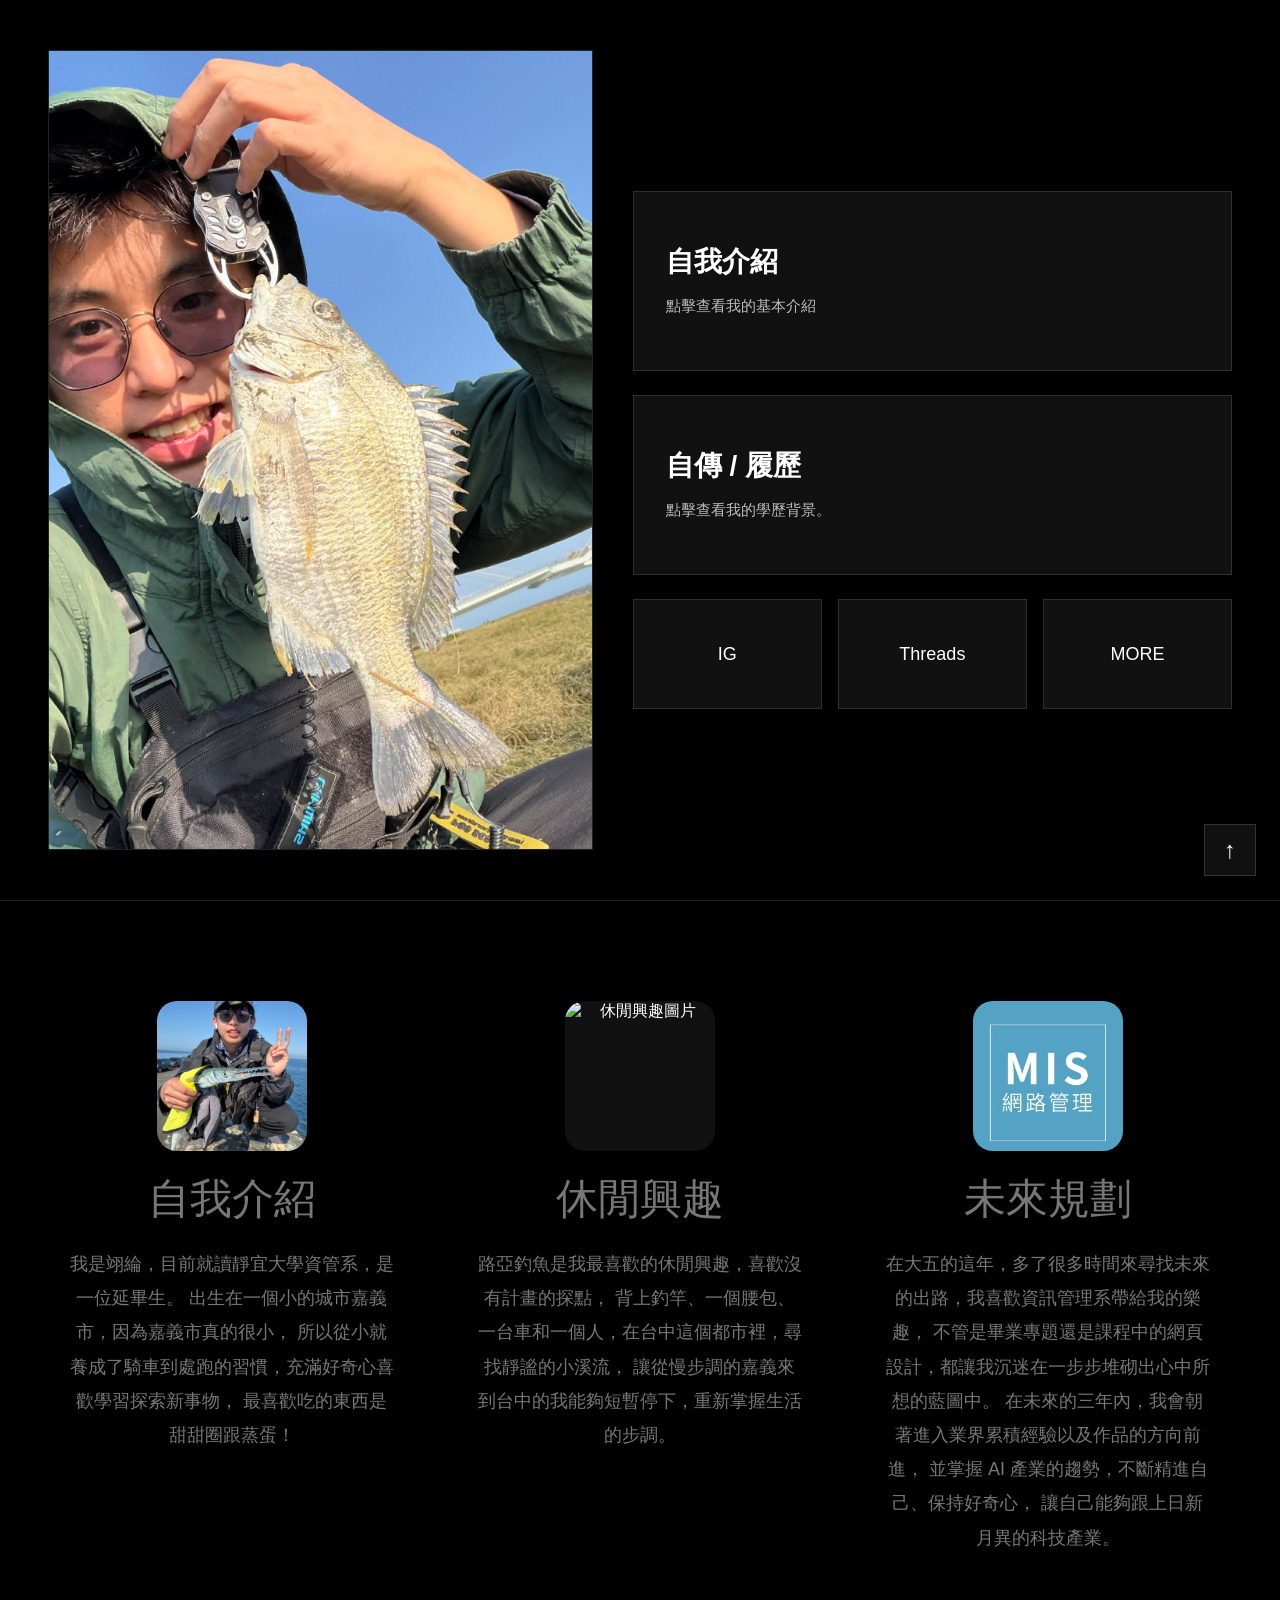
==== commit ad7391e1: "Add files via upload" ====
--- a/index.html
+++ b/index.html
@@ -20,14 +20,14 @@
             <a href="#about">
                 <div class="card">
                     <h2>自我介紹</h2>
-                    <p></p>
+                    <p>點擊查看我的基本介紹</p>
                 </div>
             </a>
 
             <a href="resume.html">
                 <div class="card">
                     <h2>自傳 / 履歷</h2>
-                    <p></p>
+                    <p>點擊查看我的學歷背景。</p>
                 </div>
             </a>
 
